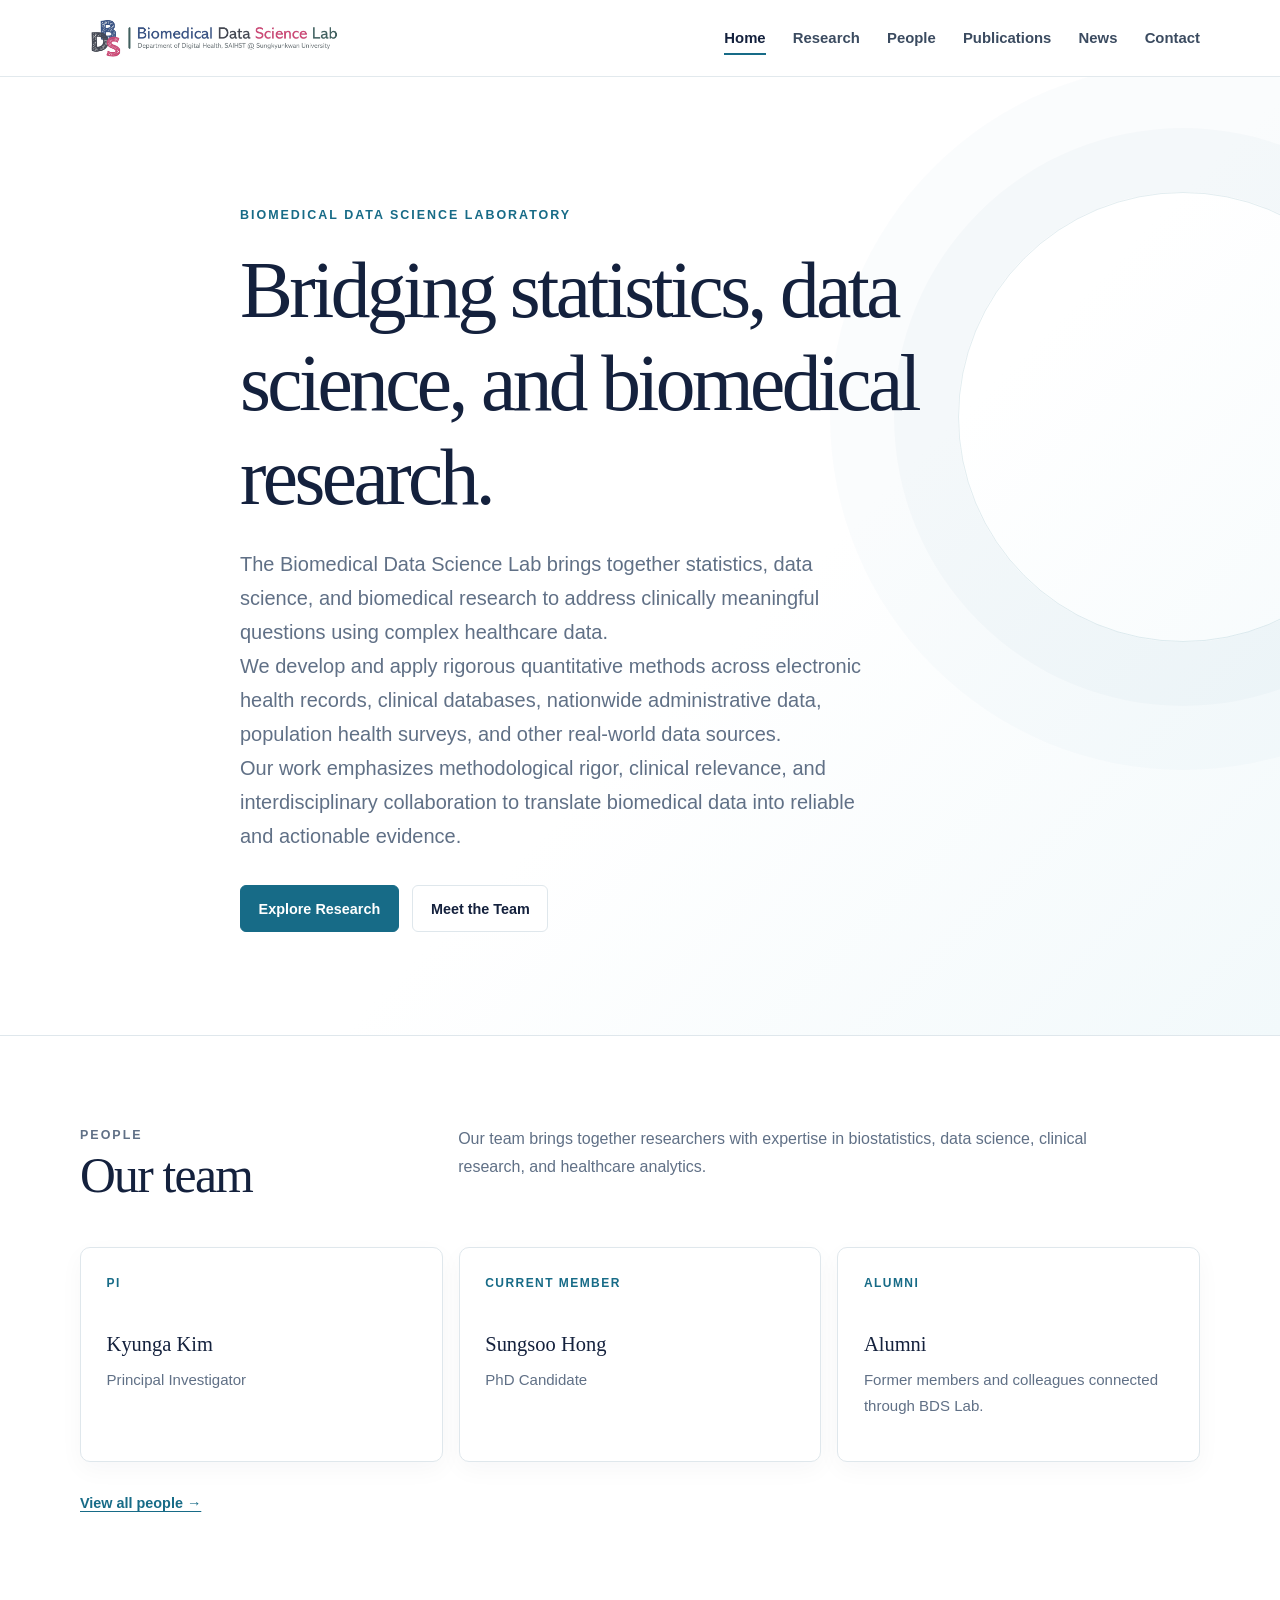
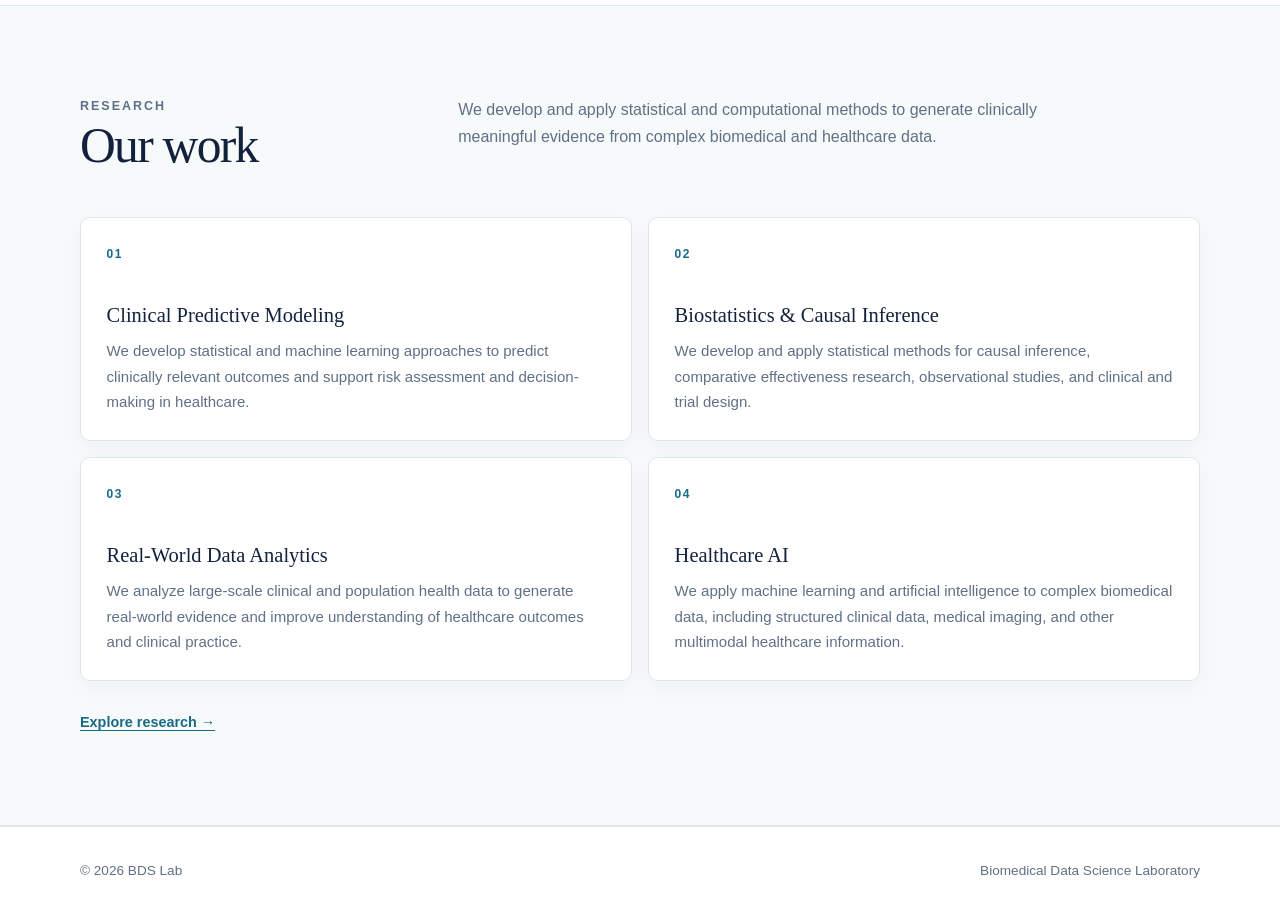
==== index.html @ 7a571b47 "Initial BDS Lab website" ====
<!doctype html>
<html lang="en">
  <head>
    <meta charset="utf-8">
    <meta name="viewport" content="width=device-width, initial-scale=1">
    <meta name="description" content="BDS Lab — Biomedical Data Science Laboratory.">
    <title>BDS Lab | Biomedical Data Science Laboratory</title>
    <link rel="icon" href="assets/img/favicon.ico" sizes="any">
    <link rel="icon" type="image/png" sizes="512x512" href="assets/img/favicon.png">
    <link rel="apple-touch-icon" sizes="180x180" href="assets/img/apple-touch-icon.png">
    <link rel="stylesheet" href="assets/css/styles.css">
    <script src="assets/js/main.js" defer></script>
  </head>
  <body>
    <a class="skip-link" href="#main">Skip to content</a>
    <header class="site-header">
      <nav class="nav-wrap" aria-label="Primary navigation">
        <a class="brand" href="index.html">
          <img
            class="brand-logo"
            src="assets/img/bdslab-logo.jpg"
            alt="BDS Lab — Biomedical Data Science Laboratory"
          >
        </a>
        <button class="menu-button" type="button" aria-expanded="false" aria-controls="primary-menu" aria-label="Open navigation"><span></span></button>
        <ul class="nav-links" id="primary-menu">
          <li><a href="index.html" aria-current="page">Home</a></li>
          <li><a href="research.html">Research</a></li>
          <li><a href="people.html">People</a></li>
          <li><a href="publications.html">Publications</a></li>
          <li><a href="news.html">News</a></li>
          <li><a href="contact.html">Contact</a></li>
        </ul>
      </nav>
    </header>

    <main id="main">
      <section class="hero">
        <div class="container hero-content">
          <p class="eyebrow">Biomedical Data Science Laboratory</p>
          <h1>Bridging statistics, data science, and biomedical research.</h1>
          <p class="hero-lead">The Biomedical Data Science Lab brings together statistics, data science, and biomedical research to address clinically meaningful questions using complex healthcare data. <br>
We develop and apply rigorous quantitative methods across electronic health records, clinical databases, nationwide administrative data, population health surveys, and other real-world data sources. <br>
Our work emphasizes methodological rigor, clinical relevance, and interdisciplinary collaboration to translate biomedical data into reliable and actionable evidence.</p>
          <div class="hero-actions">
            <a class="button" href="research.html">Explore Research</a>
            <a class="button secondary" href="people.html">Meet the Team</a>
          </div>
        </div>
      </section>

      <section class="section">
        <div class="container">
          <div class="section-heading">
            <div><p class="eyebrow">People</p><h2>Our team</h2></div>
            <p>Our team brings together researchers with expertise in biostatistics, data science, clinical research, and healthcare analytics.</p>
          </div>
          <div class="cards">
            <article class="card"><span class="card-number">PI</span><h3>Kyunga Kim</h3><p>Principal Investigator</p></article>
            <article class="card"><span class="card-number">CURRENT MEMBER</span><h3>Sungsoo Hong</h3><p>PhD Candidate</p></article>
            <article class="card"><span class="card-number">ALUMNI</span><h3>Alumni</h3><p>Former members and colleagues connected through BDS Lab.</p></article>
          </div>
          <a class="text-link" href="people.html">View all people →</a>
        </div>
      </section>

      <section class="section tint">
        <div class="container">
          <div class="section-heading">
            <div><p class="eyebrow">Research</p><h2>Our work</h2></div>
            <p>We develop and apply statistical and computational methods to generate clinically meaningful evidence from complex biomedical and healthcare data.</p>
          </div>
          <div class="cards research-cards">
            <article class="card research-card"><span class="card-number">01</span><h3>Clinical Predictive Modeling</h3><p>We develop statistical and machine learning approaches to predict clinically relevant outcomes and support risk assessment and decision-making in healthcare.</p></article>
            <article class="card research-card"><span class="card-number">02</span><h3>Biostatistics &amp; Causal Inference</h3><p>We develop and apply statistical methods for causal inference, comparative effectiveness research, observational studies, and clinical and trial design.</p></article>
            <article class="card research-card"><span class="card-number">03</span><h3>Real-World Data Analytics</h3><p>We analyze large-scale clinical and population health data to generate real-world evidence and improve understanding of healthcare outcomes and clinical practice.</p></article>
            <article class="card research-card"><span class="card-number">04</span><h3>Healthcare AI</h3><p>We apply machine learning and artificial intelligence to complex biomedical data, including structured clinical data, medical imaging, and other multimodal healthcare information.</p></article>
          </div>
          <a class="text-link" href="research.html">Explore research →</a>
        </div>
      </section>
    </main>

    <footer class="site-footer"><div class="container footer-row"><p>© <span data-current-year></span> BDS Lab</p><p>Biomedical Data Science Laboratory</p></div></footer>
  </body>
</html>
---- assets/css/styles.css ----
:root {
  --ink: #14213d;
  --muted: #607086;
  --accent: #176b87;
  --accent-dark: #0f5269;
  --accent-soft: #eaf5f8;
  --line: #dfe7ec;
  --paper: #ffffff;
  --wash: #f7fafb;
  --shadow: 0 16px 44px rgba(20, 33, 61, 0.08);
  --max-width: 1120px;
}

* {
  box-sizing: border-box;
}

html {
  scroll-behavior: smooth;
}

body {
  margin: 0;
  color: var(--ink);
  background: var(--paper);
  font-family: Inter, ui-sans-serif, -apple-system, BlinkMacSystemFont, "Segoe UI", sans-serif;
  font-size: 16px;
  line-height: 1.7;
  -webkit-font-smoothing: antialiased;
}

a {
  color: var(--accent);
  text-decoration-thickness: 1px;
  text-underline-offset: 0.18em;
}

a:hover {
  color: var(--accent-dark);
}

.skip-link {
  position: absolute;
  top: -4rem;
  left: 1rem;
  z-index: 100;
  padding: 0.7rem 1rem;
  color: #fff;
  background: var(--ink);
}

.skip-link:focus {
  top: 1rem;
}

.site-header {
  position: sticky;
  top: 0;
  z-index: 50;
  border-bottom: 1px solid rgba(223, 231, 236, 0.9);
  background: rgba(255, 255, 255, 0.94);
  backdrop-filter: blur(14px);
}

.nav-wrap {
  width: min(calc(100% - 2rem), var(--max-width));
  min-height: 76px;
  margin: 0 auto;
  display: flex;
  align-items: center;
  justify-content: space-between;
  gap: 2rem;
}

.brand {
  display: inline-flex;
  align-items: center;
  gap: 0.7rem;
  color: var(--ink);
  font-size: 1.05rem;
  font-weight: 750;
  letter-spacing: -0.02em;
  text-decoration: none;
}

.brand-mark {
  width: 34px;
  height: 34px;
  display: grid;
  place-items: center;
  border-radius: 50%;
  color: #fff;
  background: var(--accent);
  font-family: Georgia, "Times New Roman", serif;
  font-size: 0.86rem;
  letter-spacing: 0.03em;
}

.brand-logo {
  display: block;
  width: 270px;
  height: auto;
}

.nav-links {
  display: flex;
  align-items: center;
  gap: 1.7rem;
  margin: 0;
  padding: 0;
  list-style: none;
}

.nav-links a {
  position: relative;
  color: #3b4b60;
  font-size: 0.93rem;
  font-weight: 600;
  text-decoration: none;
}

.nav-links a::after {
  position: absolute;
  right: 0;
  bottom: -0.55rem;
  left: 0;
  height: 2px;
  background: var(--accent);
  content: "";
  opacity: 0;
  transform: scaleX(0.35);
  transition: 160ms ease;
}

.nav-links a:hover::after,
.nav-links a[aria-current="page"]::after {
  opacity: 1;
  transform: scaleX(1);
}

.nav-links a[aria-current="page"] {
  color: var(--ink);
}

.menu-button {
  width: 42px;
  height: 42px;
  display: none;
  border: 1px solid var(--line);
  border-radius: 8px;
  background: #fff;
  color: var(--ink);
  cursor: pointer;
}

.menu-button span,
.menu-button::before,
.menu-button::after {
  width: 18px;
  height: 2px;
  display: block;
  margin: 4px auto;
  background: currentColor;
  content: "";
}

.container {
  width: min(calc(100% - 2rem), var(--max-width));
  margin: 0 auto;
}

.hero {
  position: relative;
  overflow: hidden;
  padding: clamp(5rem, 10vw, 8.5rem) 0 clamp(4.5rem, 8vw, 7rem);
  border-bottom: 1px solid var(--line);
  background: linear-gradient(135deg, #fff 0%, #fff 58%, #f2f9fb 100%);
}

.hero::after {
  position: absolute;
  top: 12%;
  right: -8rem;
  width: 28rem;
  height: 28rem;
  border: 1px solid rgba(23, 107, 135, 0.12);
  border-radius: 50%;
  box-shadow: 0 0 0 4rem rgba(23, 107, 135, 0.025), 0 0 0 8rem rgba(23, 107, 135, 0.018);
  content: "";
}

.hero-content {
  position: relative;
  z-index: 1;
  max-width: 800px;
}

.eyebrow {
  margin: 0 0 1.1rem;
  color: var(--accent);
  font-size: 0.78rem;
  font-weight: 750;
  letter-spacing: 0.16em;
  text-transform: uppercase;
}

h1,
h2,
h3 {
  margin-top: 0;
  color: var(--ink);
  font-family: Georgia, "Times New Roman", serif;
  font-weight: 500;
  line-height: 1.18;
}

h1 {
  max-width: 780px;
  margin-bottom: 1.4rem;
  font-size: clamp(2.7rem, 6.2vw, 5.2rem);
  letter-spacing: -0.045em;
}

.hero-lead {
  max-width: 650px;
  margin: 0;
  color: var(--muted);
  font-size: clamp(1.05rem, 2vw, 1.25rem);
}

.hero-actions {
  display: flex;
  flex-wrap: wrap;
  gap: 0.85rem;
  margin-top: 2rem;
}

.button {
  display: inline-flex;
  align-items: center;
  justify-content: center;
  min-height: 46px;
  padding: 0.65rem 1.1rem;
  border: 1px solid var(--accent);
  border-radius: 6px;
  color: #fff;
  background: var(--accent);
  font-size: 0.9rem;
  font-weight: 700;
  text-decoration: none;
}

.button:hover {
  color: #fff;
  background: var(--accent-dark);
}

.button.secondary {
  color: var(--ink);
  border-color: var(--line);
  background: #fff;
}

.button.secondary:hover {
  color: var(--accent-dark);
  border-color: #b7cbd3;
}

.section {
  padding: clamp(4rem, 7vw, 6.5rem) 0;
}

.section.tint {
  border-top: 1px solid var(--line);
  border-bottom: 1px solid var(--line);
  background: var(--wash);
}

.section-heading {
  display: grid;
  grid-template-columns: minmax(180px, 0.7fr) minmax(0, 1.5fr);
  gap: 2rem;
  margin-bottom: 2.6rem;
}

.section-heading h2,
.page-intro h1 {
  margin-bottom: 0;
  font-size: clamp(2rem, 4vw, 3.1rem);
  letter-spacing: -0.035em;
}

.section-heading p {
  max-width: 650px;
  margin: 0;
  color: var(--muted);
}

.cards {
  display: grid;
  grid-template-columns: repeat(3, minmax(0, 1fr));
  gap: 1rem;
}

.research-cards {
  grid-template-columns: repeat(2, minmax(0, 1fr));
}

.research-card {
  min-height: 170px;
}

.card {
  min-height: 215px;
  padding: 1.6rem;
  border: 1px solid var(--line);
  border-radius: 10px;
  background: #fff;
  box-shadow: 0 8px 24px rgba(20, 33, 61, 0.035);
}

.card-number {
  display: block;
  margin-bottom: 2.4rem;
  color: var(--accent);
  font-size: 0.75rem;
  font-weight: 750;
  letter-spacing: 0.12em;
}

.card h3 {
  margin-bottom: 0.7rem;
  font-size: 1.28rem;
}

.card p {
  margin: 0;
  color: var(--muted);
  font-size: 0.94rem;
}

.text-link {
  display: inline-block;
  margin-top: 1.8rem;
  font-size: 0.9rem;
  font-weight: 700;
}

.page-intro {
  padding: clamp(4.5rem, 8vw, 7rem) 0 3.5rem;
  border-bottom: 1px solid var(--line);
  background: linear-gradient(180deg, #fff, #f9fbfc);
}

.page-intro p:last-child {
  max-width: 670px;
  margin: 1rem 0 0;
  color: var(--muted);
  font-size: 1.08rem;
}

.content-section {
  padding: 3.5rem 0 5rem;
}

.people-group + .people-group,
.content-block + .content-block {
  margin-top: 4rem;
  padding-top: 3.2rem;
  border-top: 1px solid var(--line);
}

.group-title {
  margin-bottom: 1.5rem;
  font-size: 1.65rem;
}

.person-feature {
  display: grid;
  grid-template-columns: 88px minmax(0, 1fr);
  gap: 1.4rem;
  align-items: center;
  padding: 1.5rem;
  border: 1px solid var(--line);
  border-radius: 10px;
  background: #fff;
  box-shadow: var(--shadow);
}

.avatar {
  width: 88px;
  height: 88px;
  display: grid;
  place-items: center;
  border-radius: 50%;
  color: var(--accent-dark);
  background: var(--accent-soft);
  font-family: Georgia, "Times New Roman", serif;
  font-size: 1.45rem;
}

.person-feature h3 {
  margin-bottom: 0.25rem;
  font-size: 1.35rem;
}

.role,
.placeholder {
  margin: 0;
  color: var(--muted);
}

/* PI and current-member photos */
.person-photo {
  width: 88px;
  height: 88px;
  flex: 0 0 88px;
  display: block;
  border-radius: 50%;
  object-fit: cover;
  object-position: center;
}

/* Alumni card layout */
.person-with-photo {
  display: flex;
  align-items: center;
  gap: 1rem;
}

/* Alumni photos */
.alumni-photo {
  width: 64px;
  height: 64px;
  flex: 0 0 64px;
  display: block;
  border-radius: 50%;
  object-fit: cover;
  object-position: center;
}

.people-grid {
  display: grid;
  grid-template-columns: repeat(3, minmax(0, 1fr));
  gap: 0.8rem;
}

.person-feature + .person-feature {
  margin-top: 1rem;
}

.person-compact {
  padding: 1.15rem 1.25rem;
  border: 1px solid var(--line);
  border-radius: 8px;
  background: #fff;
}

.person-compact strong {
  display: block;
  font-family: Georgia, "Times New Roman", serif;
  font-size: 1.05rem;
  font-weight: 500;
}

.person-compact span {
  display: block;
  margin-top: 0.15rem;
  color: var(--muted);
  font-size: 0.85rem;
}

.outline-list {
  margin: 0;
  padding: 0;
  list-style: none;
  border-top: 1px solid var(--line);
}

.outline-list li {
  display: grid;
  grid-template-columns: 84px minmax(0, 1fr);
  gap: 1.5rem;
  padding: 1.4rem 0;
  border-bottom: 1px solid var(--line);
}

.outline-list .index {
  color: var(--accent);
  font-size: 0.78rem;
  font-weight: 750;
  letter-spacing: 0.1em;
}

.outline-list h3 {
  margin-bottom: 0.35rem;
  font-size: 1.2rem;
}

.outline-list p {
  margin: 0;
  color: var(--muted);
}

.empty-state {
  padding: 2rem;
  border: 1px dashed #bdcbd2;
  border-radius: 10px;
  color: var(--muted);
  background: var(--wash);
}

.empty-state strong {
  display: block;
  margin-bottom: 0.25rem;
  color: var(--ink);
  font-family: Georgia, "Times New Roman", serif;
  font-size: 1.15rem;
  font-weight: 500;
}

/* Publication layout follows the year-grouped academic style used on hong-sj.github.io. */
.publication-year-group {
  margin-top: 2.6rem;
}

.publication-year {
  margin: 0 0 1.45rem;
  padding-top: 0.85rem;
  border-top: 1px solid var(--line);
  color: #7b8796;
  font-family: Inter, ui-sans-serif, -apple-system, BlinkMacSystemFont, "Segoe UI", sans-serif;
  font-size: 1.45rem;
  font-weight: 500;
  text-align: right;
}

.publication-entry {
  padding: 0 0 0.8rem;
}

.publication-title {
  max-width: 900px;
  margin: 0 0 0.45rem;
  color: var(--ink);
  font-family: Inter, ui-sans-serif, -apple-system, BlinkMacSystemFont, "Segoe UI", sans-serif;
  font-size: 1.05rem;
  font-weight: 750;
  line-height: 1.45;
}

.publication-authors,
.publication-venue {
  max-width: 940px;
  margin: 0.2rem 0;
  color: #3f4f63;
  font-size: 0.94rem;
  line-height: 1.6;
}

.publication-authors strong {
  color: var(--ink);
}

.publication-links {
  display: flex;
  flex-wrap: wrap;
  gap: 0.45rem;
  margin-top: 0.8rem;
}

.publication-button,
.citation-badge {
  display: inline-flex;
  align-items: center;
  min-height: 29px;
  padding: 0.18rem 0.58rem;
  border: 1px solid var(--accent);
  border-radius: 4px;
  color: var(--accent-dark);
  background: #fff;
  font-size: 0.75rem;
  font-weight: 700;
  line-height: 1;
  text-decoration: none;
}

.publication-button:hover,
.citation-badge:hover {
  color: #fff;
  background: var(--accent);
}

.citation-badge {
  border-color: #a9cbd6;
  background: var(--accent-soft);
}

.publication-note {
  margin: 2.6rem 0 0;
  color: var(--muted);
  font-size: 0.82rem;
}

.contact-card {
  max-width: 720px;
  padding: clamp(1.6rem, 4vw, 2.6rem);
  border: 1px solid var(--line);
  border-radius: 10px;
  box-shadow: var(--shadow);
}

.contact-card h2 {
  margin-bottom: 0.8rem;
  font-size: clamp(1.6rem, 3vw, 2.25rem);
}

.contact-card p {
  margin: 0;
  color: var(--muted);
}

.contact-card .contact-placeholder {
  margin-top: 1.5rem;
  padding-top: 1.2rem;
  border-top: 1px solid var(--line);
  font-size: 0.9rem;
}

.site-footer {
  padding: 2rem 0;
  border-top: 1px solid var(--line);
  color: var(--muted);
  background: #fff;
  font-size: 0.85rem;
}

.footer-row {
  display: flex;
  align-items: center;
  justify-content: space-between;
  gap: 1rem;
}

.footer-row p {
  margin: 0;
}

@media (max-width: 760px) {
  .menu-button {
    display: block;
  }
  .brand-logo {
    width: 210px;
  }
  .nav-links {
    position: absolute;
    top: 76px;
    right: 0;
    left: 0;
    display: none;
    padding: 1rem;
    border-bottom: 1px solid var(--line);
    background: #fff;
    box-shadow: 0 14px 30px rgba(20, 33, 61, 0.08);
  }

  .nav-links.open {
    display: grid;
    gap: 0;
  }

  .nav-links a {
    display: block;
    padding: 0.75rem 0.35rem;
  }

  .nav-links a::after {
    display: none;
  }

  .section-heading,
  .cards,
  .research-cards,
  .people-grid {
    grid-template-columns: 1fr;
  }

  .section-heading {
    gap: 0.85rem;
  }

  .hero::after {
    display: none;
  }

  .footer-row {
    align-items: flex-start;
    flex-direction: column;
  }
}

@media (max-width: 480px) {
  .person-feature {
    grid-template-columns: 1fr;
  }

  .outline-list li {
    grid-template-columns: 1fr;
    gap: 0.4rem;
  }
}
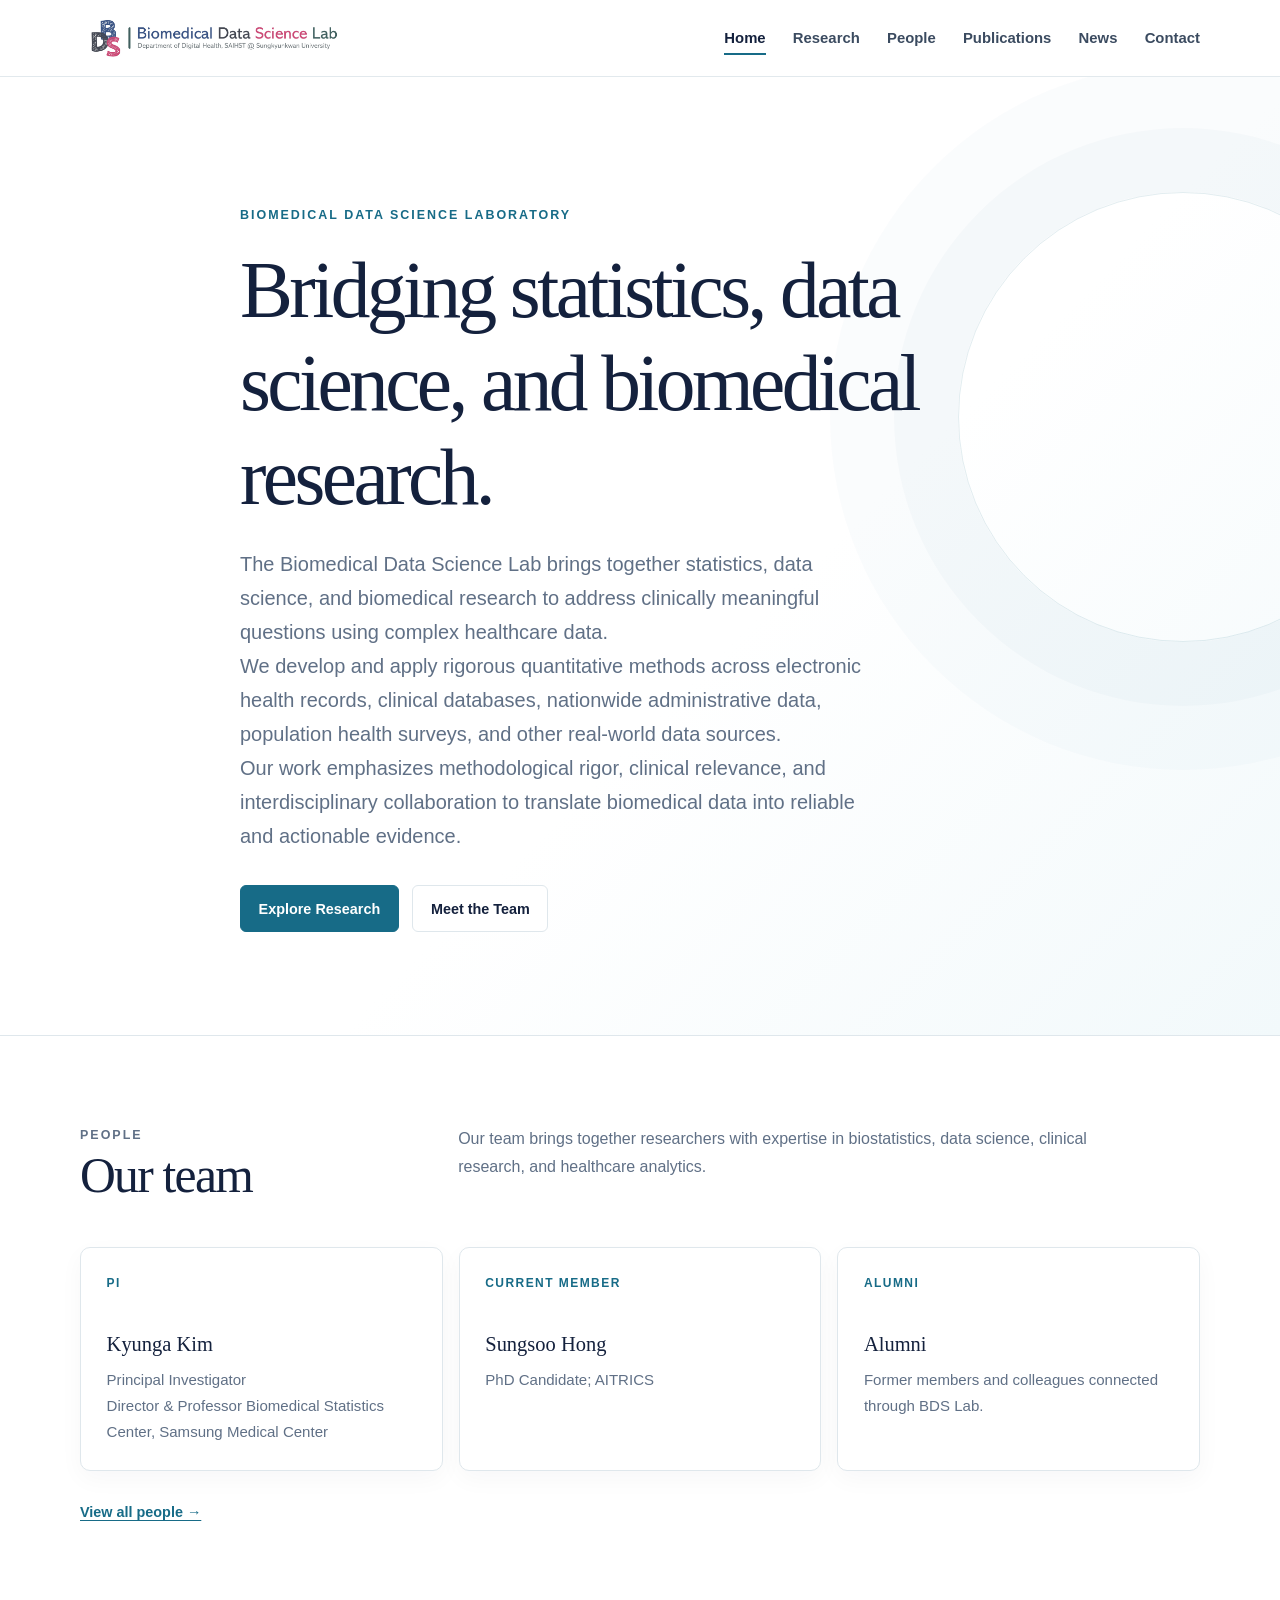
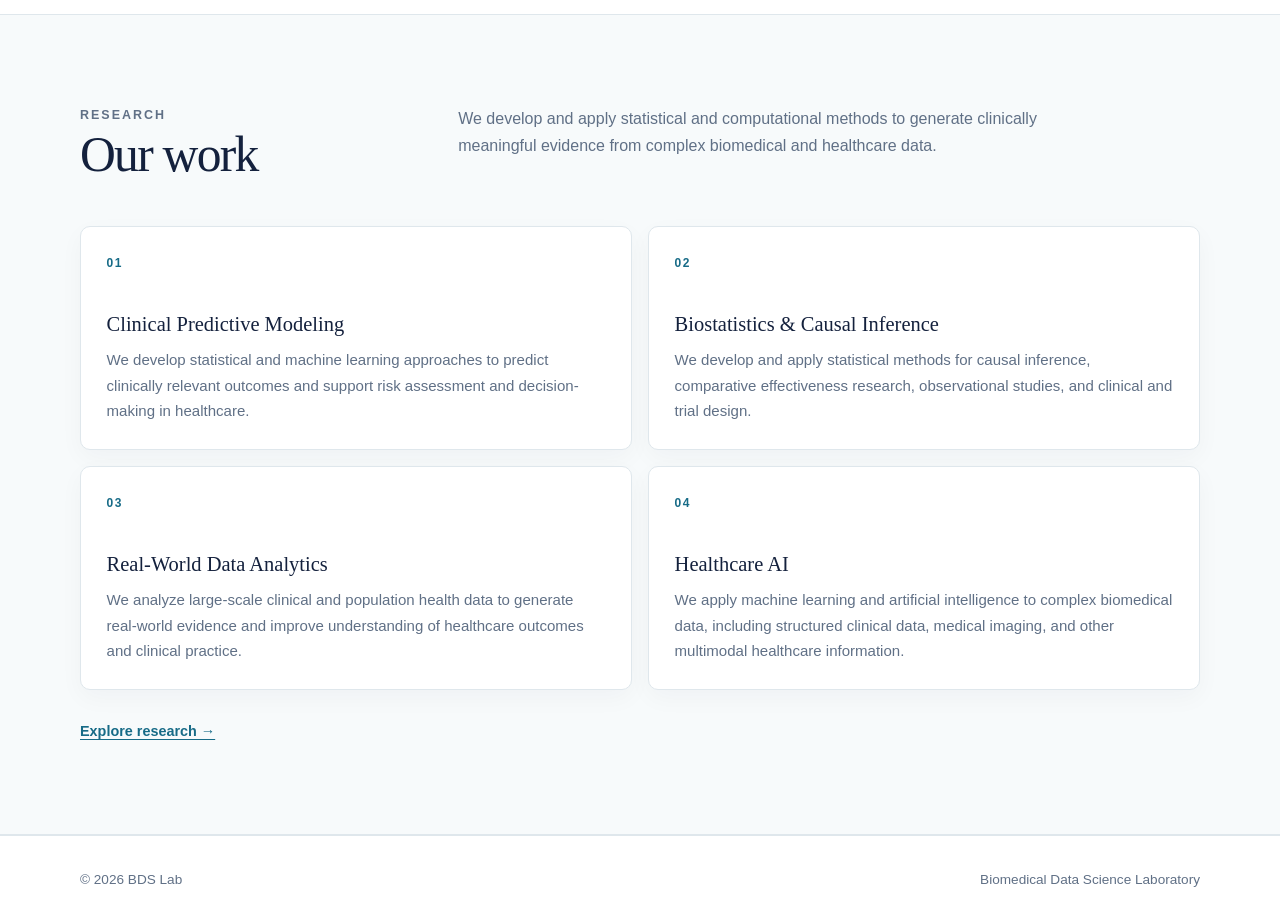
==== commit 880f1f36: "update" ====
--- a/index.html
+++ b/index.html
@@ -56,8 +56,8 @@
             <p>Our team brings together researchers with expertise in biostatistics, data science, clinical research, and healthcare analytics.</p>
           </div>
           <div class="cards">
-            <article class="card"><span class="card-number">PI</span><h3>Kyunga Kim</h3><p>Principal Investigator</p></article>
-            <article class="card"><span class="card-number">CURRENT MEMBER</span><h3>Sungsoo Hong</h3><p>PhD Candidate</p></article>
+            <article class="card"><span class="card-number">PI</span><h3>Kyunga Kim</h3><p>Principal Investigator <br> Director & Professor Biomedical Statistics Center, Samsung Medical Center</p></article>
+            <article class="card"><span class="card-number">CURRENT MEMBER</span><h3>Sungsoo Hong</h3><p>PhD Candidate; AITRICS</p></article>
             <article class="card"><span class="card-number">ALUMNI</span><h3>Alumni</h3><p>Former members and colleagues connected through BDS Lab.</p></article>
           </div>
           <a class="text-link" href="people.html">View all people →</a>
